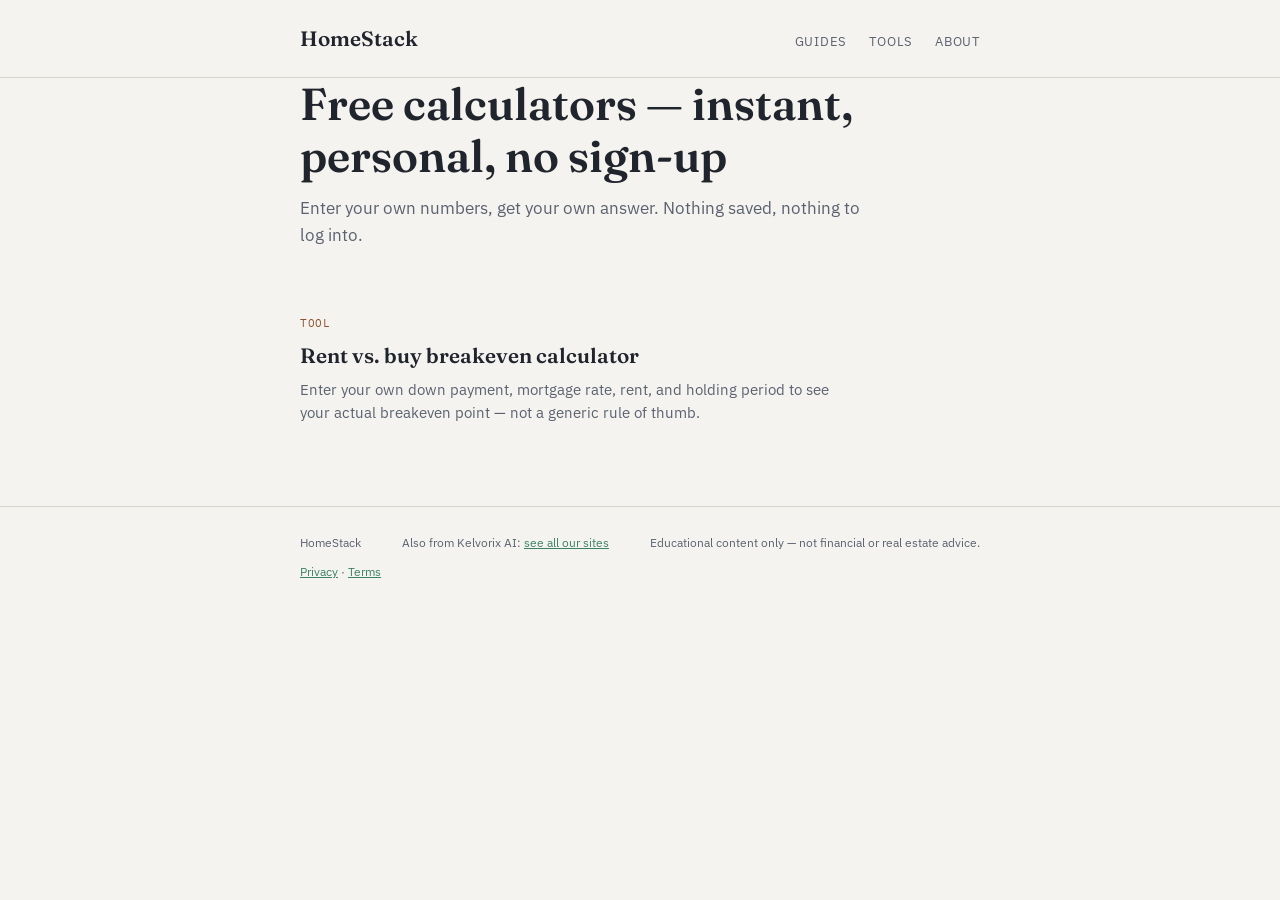
==== tools/index.html @ 213607cc "Create index.html" ====
<!doctype html>
<html lang="en">
<head>
<script async src="https://pagead2.googlesyndication.com/pagead/js/adsbygoogle.js?client=ca-pub-6051499531677717" crossorigin="anonymous"></script>
<meta charset="utf-8">
<meta name="viewport" content="width=device-width, initial-scale=1">
<title>Free Rent vs. Buy Calculator & Tools | HomeStack</title>
<meta name="description" content="Free calculators for renting and buying property costs — rent vs. buy breakeven, instant, personal, no sign-up.">
<link rel="canonical" href="https://kelvorixai.github.io/homestack/tools/">
<link rel="preconnect" href="https://fonts.googleapis.com">
<link rel="preconnect" href="https://fonts.gstatic.com" crossorigin>
<link href="https://fonts.googleapis.com/css2?family=Fraunces:opsz,wght@9..144,500;9..144,600&family=IBM+Plex+Sans:wght@400;500;600&family=IBM+Plex+Mono:wght@400;500&display=swap" rel="stylesheet">
<link rel="stylesheet" href="../style.css">
</head>
<body>

<header class="site">
  <div class="wrap">
    <a class="brand" href="../index.html">HomeStack</a>
    <nav class="site">
      <a href="../index.html">Guides</a>
      <a href="index.html">Tools</a>
      <a href="../about.html">About</a>
    </nav>
  </div>
</header>

<main class="wrap">
  <div class="hero">
    <h1>Free calculators — instant, personal, no sign-up</h1>
    <p>Enter your own numbers, get your own answer. Nothing saved, nothing to log into.</p>
  </div>

  <div class="post-list">
    <div class="post-card">
      <span class="tag">Tool</span>
      <a class="title" href="rent-vs-buy-breakeven-calculator.html">Rent vs. buy breakeven calculator</a>
      <p>Enter your own down payment, mortgage rate, rent, and holding period to see your actual breakeven point — not a generic rule of thumb.</p>
    </div>
  </div>
</main>

<footer class="site">
  <div class="wrap">
    <span>HomeStack</span>
    <span>Also from Kelvorix AI: <a href="https://kelvorixai.github.io/">see all our sites</a></span>
    <span>Educational content only — not financial or real estate advice.</span>
    <span><a href="../privacy.html">Privacy</a> · <a href="../terms.html">Terms</a></span>
  </div>
</footer>

</body>
</html>
---- style.css ----
:root{
  --ink:#20242c;
  --ink-soft:#5a6270;
  --paper:#f5f3ef;
  --paper-raised:#ece7dd;
  --clay:#b1653a;
  --clay-strong:#8f4f2c;
  --pine:#2f6b52;
  --pine-soft:#3d8267;
  --line:#d9d4c9;
  --line-soft:#e6e2d8;
}
@media (prefers-color-scheme: dark){
  :root{
    --ink:#e8e6e0;
    --ink-soft:#a8adb8;
    --paper:#14171d;
    --paper-raised:#1c212b;
    --clay:#e0925f;
    --clay-strong:#f0a875;
    --pine:#6fcf9e;
    --pine-soft:#5fc090;
    --line:#2c3038;
    --line-soft:#22262e;
  }
}
*{box-sizing:border-box;}
html{ text-size-adjust:100%; }
body{
  margin:0;
  background:var(--paper);
  color:var(--ink);
  font-family:"IBM Plex Sans", ui-sans-serif, system-ui, sans-serif;
  line-height:1.6;
}
a{ color:var(--pine-soft); }
h1,h2,h3{ font-family:"Fraunces", Georgia, serif; font-weight:600; text-wrap:balance; line-height:1.15; }
.wrap{ max-width:720px; margin:0 auto; padding:0 20px; }

header.site{ border-bottom:1px solid var(--line); padding-block:22px; }
header.site .wrap{ display:flex; align-items:baseline; justify-content:space-between; flex-wrap:wrap; gap:10px; }
.brand{ font-family:"Fraunces", serif; font-weight:600; font-size:1.3rem; text-decoration:none; color:var(--ink); }
nav.site a{ font-size:13px; text-transform:uppercase; letter-spacing:.06em; color:var(--ink-soft); text-decoration:none; margin-left:18px; }
nav.site a:hover{ color:var(--pine-soft); }

main{ padding-block:48px; }

.hero h1{ font-size:clamp(2rem,5vw,2.8rem); margin:0 0 14px; }
.hero p{ color:var(--ink-soft); max-width:58ch; font-size:1.05rem; margin:0; }

.post-list{ margin-top:44px; display:flex; flex-direction:column; }
.post-card{ padding-block:22px; border-top:1px solid var(--line-soft); display:flex; flex-direction:column; gap:6px; }
.post-card:first-child{ border-top:none; }
.post-card .tag{ font-family:"IBM Plex Mono", monospace; font-size:11px; text-transform:uppercase; letter-spacing:.06em; color:var(--clay-strong); }
.post-card a.title{ font-family:"Fraunces", serif; font-size:1.3rem; font-weight:600; color:var(--ink); text-decoration:none; }
.post-card a.title:hover{ color:var(--pine-soft); }
.post-card p{ margin:0; color:var(--ink-soft); font-size:14.5px; max-width:62ch; }

article.post header.meta{ margin-bottom:8px; }
article.post .tag{ font-family:"IBM Plex Mono", monospace; font-size:11px; text-transform:uppercase; letter-spacing:.06em; color:var(--clay-strong); }
article.post h1{ font-size:clamp(1.8rem,4.5vw,2.5rem); margin:10px 0 8px; }
article.post .dek{ color:var(--ink-soft); font-size:1.05rem; max-width:60ch; margin:0 0 34px; }
article.post .content{ max-width:68ch; font-size:16px; }
article.post .content h2{ font-size:1.3rem; margin:36px 0 12px; }
article.post .content p{ margin:0 0 18px; }
article.post .content ul,article.post .content ol{ margin:0 0 18px; padding-left:22px; }
article.post .content li{ margin-bottom:8px; }
article.post .content table{ width:100%; border-collapse:collapse; margin:0 0 24px; font-size:14.5px; }
article.post .content th{ text-align:left; font-size:11px; text-transform:uppercase; letter-spacing:.05em; color:var(--ink-soft); font-weight:500; padding:0 12px 8px 0; border-bottom:1px solid var(--line); }
article.post .content td{ padding:10px 12px 10px 0; border-bottom:1px solid var(--line-soft); vertical-align:top; }

.disclaimer{ margin-top:40px; padding:16px 18px; background:var(--paper-raised); border-left:3px solid var(--clay); font-size:13px; color:var(--ink-soft); }

footer.site{ border-top:1px solid var(--line); margin-top:60px; padding-block:26px; }
footer.site .wrap{ display:flex; justify-content:space-between; flex-wrap:wrap; gap:10px; font-size:12px; color:var(--ink-soft); }

@media (max-width:480px){
  nav.site a{ margin-left:12px; }
}
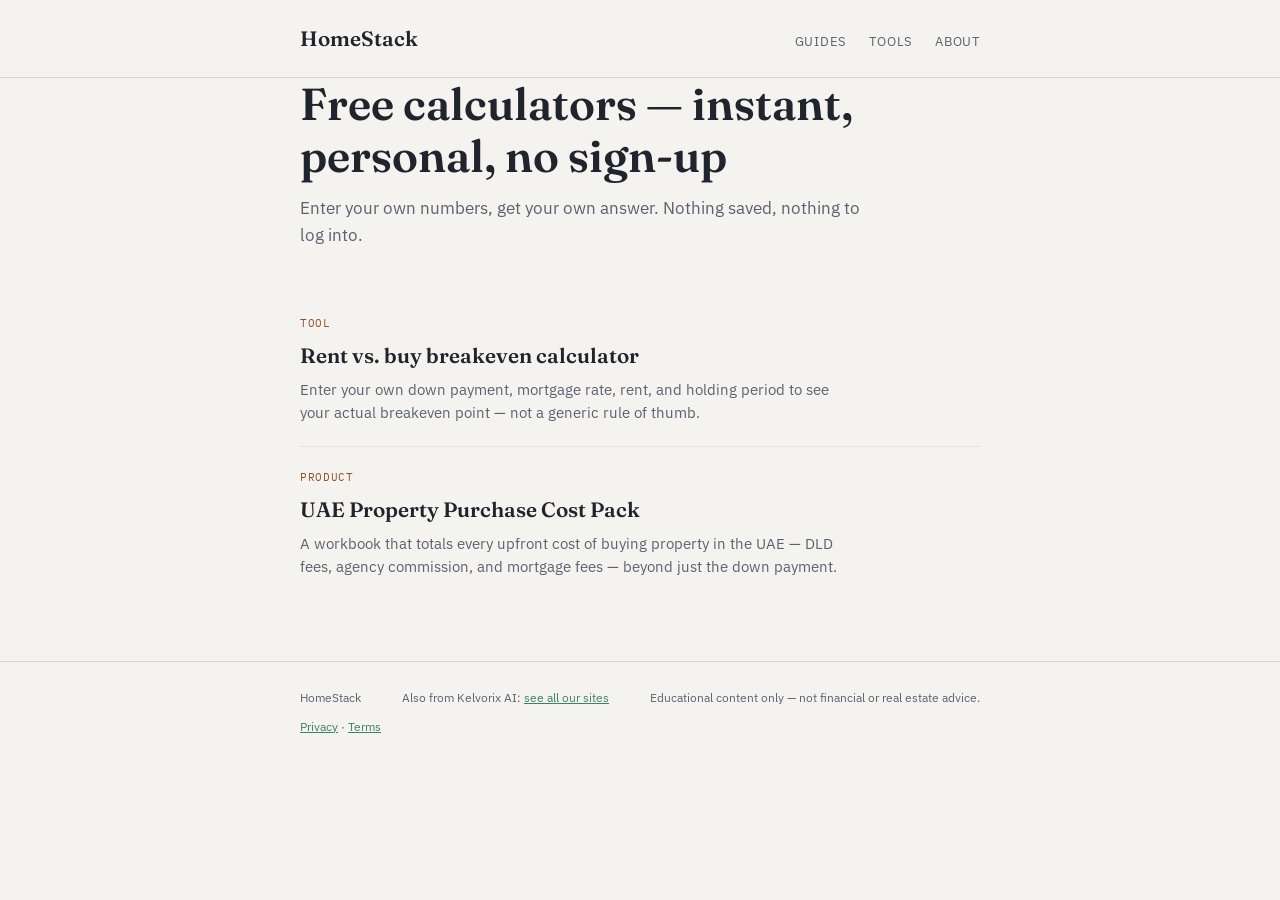
==== commit 8b4a27a6: "Update index.html" ====
--- a/tools/index.html
+++ b/tools/index.html
@@ -37,6 +37,11 @@
       <a class="title" href="rent-vs-buy-breakeven-calculator.html">Rent vs. buy breakeven calculator</a>
       <p>Enter your own down payment, mortgage rate, rent, and holding period to see your actual breakeven point — not a generic rule of thumb.</p>
     </div>
+    <div class="post-card">
+      <span class="tag">Product</span>
+      <a class="title" href="uae-property-purchase-cost-pack.html">UAE Property Purchase Cost Pack</a>
+      <p>A workbook that totals every upfront cost of buying property in the UAE — DLD fees, agency commission, and mortgage fees — beyond just the down payment.</p>
+    </div>
   </div>
 </main>
 
@@ -51,4 +56,3 @@
 
 </body>
 </html>
-
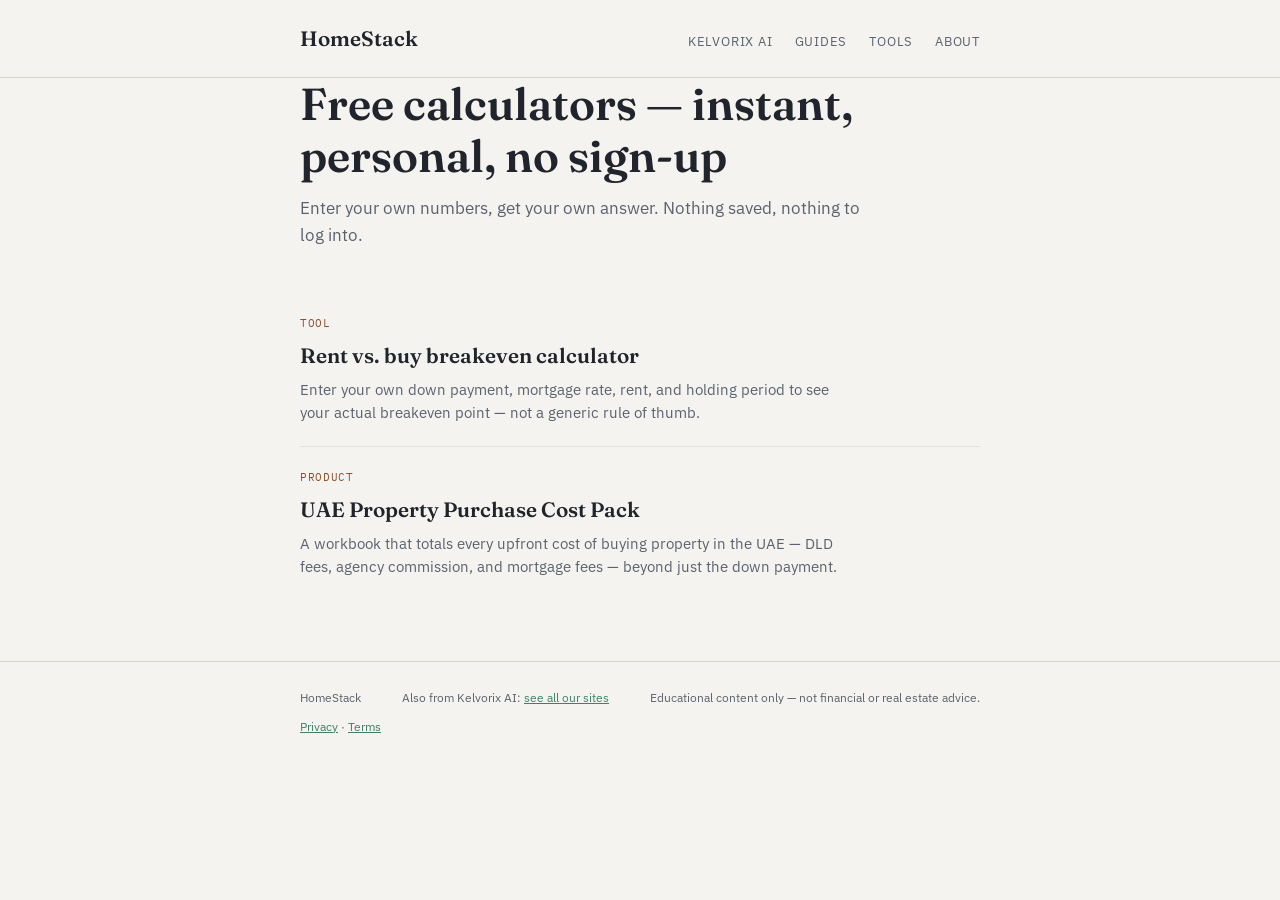
==== commit b4135ea0: "Add Kelvorix AI nav link back to the hub on every page" ====
--- a/tools/index.html
+++ b/tools/index.html
@@ -18,6 +18,7 @@
   <div class="wrap">
     <a class="brand" href="../index.html">HomeStack</a>
     <nav class="site">
+      <a href="https://kelvorixai.github.io/">Kelvorix AI</a>
       <a href="../index.html">Guides</a>
       <a href="index.html">Tools</a>
       <a href="../about.html">About</a>
